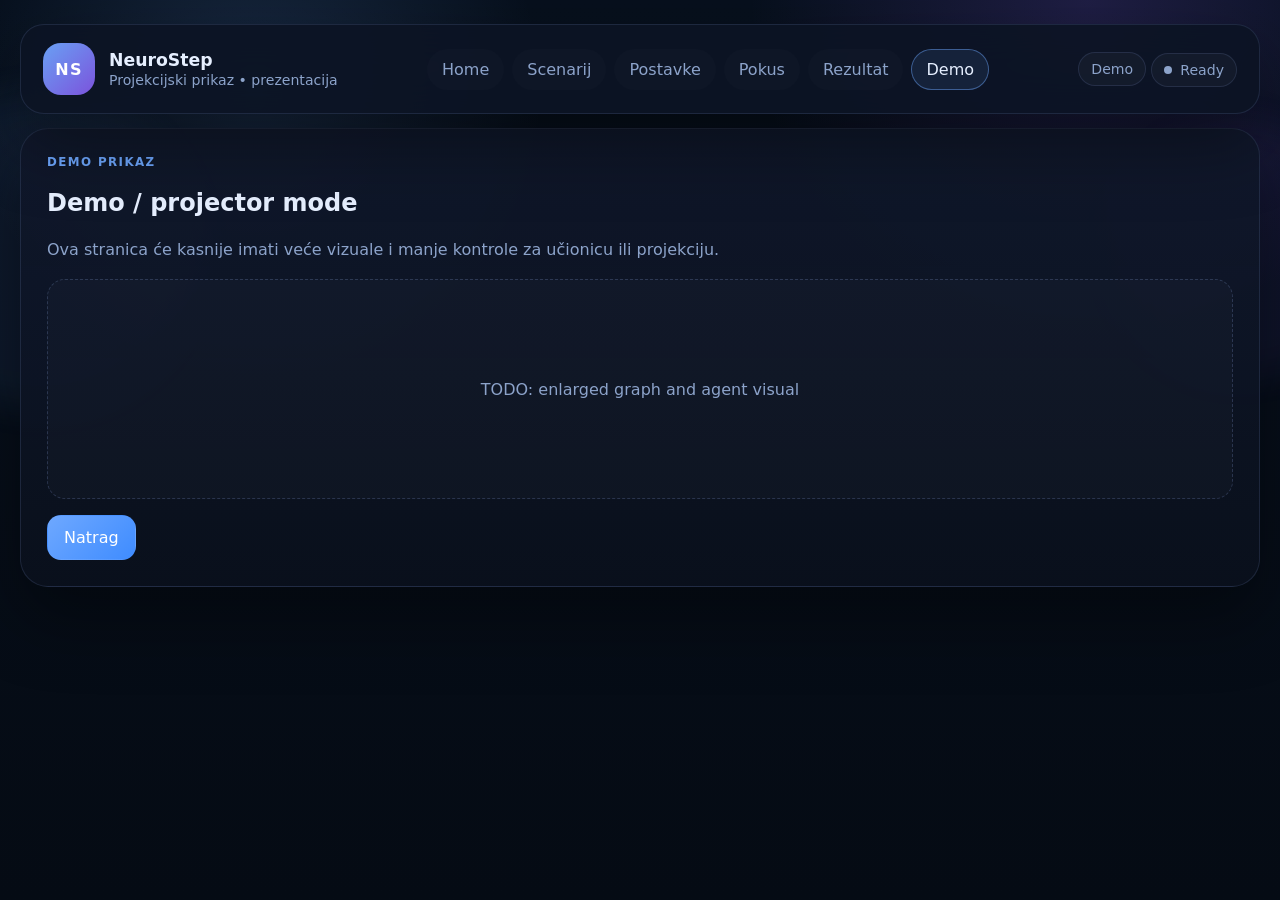
==== demo.html @ 7c82d5fa "Baza stranice" ====
<!doctype html>
<html lang="hr">
  <head>
    <meta charset="UTF-8" />
    <meta name="viewport" content="width=device-width, initial-scale=1.0" />
    <title>Demo • NeuroStep</title>
    <meta name="description" content="NeuroStep base project." />
    <meta name="theme-color" content="#08111f" />
    <link rel="stylesheet" href="./css/styles.css" />
  </head>
  <body data-page="demo">
    <div class="bg-orb bg-orb-1"></div>
    <div class="bg-orb bg-orb-2"></div>
    <div id="chrome"></div>
    <main id="app" class="page-shell"></main>
    <script type="module" src="./js/pages/demo.js"></script>
  </body>
</html>
---- css/styles.css ----
:root {
  color-scheme: dark;
  --bg: #08111f;
  --bg-soft: #0d1627;
  --panel: rgba(12, 19, 35, 0.84);
  --panel-strong: rgba(16, 24, 43, 0.96);
  --border: rgba(140, 170, 230, 0.14);
  --border-strong: rgba(140, 170, 230, 0.24);
  --text: #e6efff;
  --muted: #8ca3ca;
  --muted-soft: #64789c;
  --primary: #6ea8ff;
  --primary-strong: #3f8cff;
  --secondary: #8b5cf6;
  --success: #4ade80;
  --warning: #f59e0b;
  --danger: #ef4444;
  --info: #60a5fa;
  --shadow: 0 30px 70px rgba(0, 0, 0, 0.38);
  --radius-xl: 28px;
  --radius-lg: 22px;
  --radius-md: 16px;
  --radius-sm: 12px;
  --container: 1240px;
  --font: Inter, ui-sans-serif, system-ui, -apple-system, BlinkMacSystemFont, "Segoe UI", sans-serif;
}

* { box-sizing: border-box; }
html, body { min-height: 100%; }
body {
  margin: 0;
  font-family: var(--font);
  background:
    radial-gradient(circle at 20% 10%, rgba(110, 168, 255, 0.16), transparent 22%),
    radial-gradient(circle at 85% 0%, rgba(139, 92, 246, 0.18), transparent 24%),
    linear-gradient(180deg, #07101d 0%, #050b14 100%);
  color: var(--text);
  overflow-x: hidden;
}
a { color: inherit; text-decoration: none; }
button, input, select, textarea { font: inherit; }

.page-shell {
  width: min(var(--container), calc(100vw - 40px));
  margin: 0 auto 60px;
  position: relative;
  z-index: 1;
}

.bg-orb {
  position: fixed;
  pointer-events: none;
  filter: blur(18px);
  opacity: 0.75;
  z-index: 0;
}
.bg-orb-1 { width: 320px; height: 320px; background: rgba(110, 168, 255, 0.1); top: 90px; left: -120px; border-radius: 50%; }
.bg-orb-2 { width: 260px; height: 260px; background: rgba(139, 92, 246, 0.09); top: 120px; right: -90px; border-radius: 50%; }

.topbar {
  width: min(var(--container), calc(100vw - 40px));
  margin: 24px auto 14px;
  padding: 18px 22px;
  display: flex;
  align-items: center;
  gap: 18px;
  justify-content: space-between;
  background: rgba(13, 20, 36, 0.92);
  border: 1px solid var(--border);
  border-radius: 24px;
  box-shadow: var(--shadow);
  backdrop-filter: blur(20px);
  position: sticky;
  top: 16px;
  z-index: 30;
}

.brand { display: flex; align-items: center; gap: 14px; min-width: 210px; }
.brand-mark {
  width: 52px; height: 52px; border-radius: 18px;
  display: grid; place-items: center;
  background: linear-gradient(135deg, rgba(110, 168, 255, 0.95), rgba(139, 92, 246, 0.88));
  color: white; font-weight: 800; letter-spacing: 0.08em;
}
.brand-title { font-size: 1.08rem; font-weight: 800; }
.brand-subtitle { color: var(--muted); font-size: 0.88rem; margin-top: 2px; }

.nav { display: flex; flex-wrap: wrap; gap: 8px; justify-content: center; flex: 1; }
.nav-link {
  padding: 10px 14px; color: var(--muted);
  border-radius: 999px; border: 1px solid transparent;
  background: rgba(255, 255, 255, 0.01);
}
.nav-link.is-active { color: var(--text); border-color: rgba(110, 168, 255, 0.45); background: rgba(110, 168, 255, 0.1); }

.status-chip, .pill, .crumb {
  display: inline-flex; align-items: center; gap: 8px;
  border: 1px solid var(--border);
  background: rgba(255, 255, 255, 0.03);
  color: var(--muted);
  border-radius: 999px;
  padding: 8px 12px;
  font-size: 0.88rem;
}
.status-chip::before { content: ""; width: 8px; height: 8px; border-radius: 50%; background: currentColor; }

.panel, .hero {
  background: linear-gradient(180deg, rgba(16, 24, 43, 0.94), rgba(10, 16, 29, 0.92));
  border: 1px solid var(--border);
  border-radius: var(--radius-xl);
  box-shadow: var(--shadow);
}
.panel { padding: 26px; }
.hero { padding: 36px; display: grid; gap: 28px; }
.hero-copy, .hero-side { display: grid; gap: 16px; }
.eyebrow { text-transform: uppercase; letter-spacing: 0.12em; color: var(--primary); font-size: 0.74rem; font-weight: 700; }
.lead { color: var(--muted); line-height: 1.65; max-width: 68ch; }
.hero-actions { display: flex; flex-wrap: wrap; gap: 12px; }

.btn {
  border: 1px solid transparent;
  border-radius: 14px;
  padding: 12px 16px;
  cursor: pointer;
  transition: transform .15s ease, background .15s ease, border-color .15s ease;
}
.btn:hover { transform: translateY(-1px); }
.btn-primary { background: linear-gradient(135deg, var(--primary), var(--primary-strong)); color: #fff; }
.btn-secondary { background: rgba(255,255,255,0.03); color: var(--text); border-color: var(--border); }
.btn-ghost { background: transparent; color: var(--muted); border-color: var(--border); }

.section-grid, .two-col, .mini-metrics, .grid-3 { display: grid; gap: 16px; }
.section-grid { margin-top: 18px; }
.info-card, .callout, .metric-card {
  background: rgba(255,255,255,0.03);
  border: 1px solid var(--border);
  border-radius: 18px;
  padding: 16px;
}
.metric-card { min-height: 100px; }
.metric-label { color: var(--muted); font-size: 0.84rem; }
.metric-value { font-size: 1.2rem; font-weight: 800; margin-top: 6px; }

.bg-placeholder, .visual-placeholder {
  border: 1px dashed rgba(140,170,230,0.22);
  border-radius: 18px;
  min-height: 220px;
  background: rgba(255,255,255,0.02);
  display: grid;
  place-items: center;
  color: var(--muted);
}

@media (min-width: 960px) {
  .hero { grid-template-columns: 1.05fr .95fr; }
  .section-grid, .two-col, .mini-metrics, .grid-3 { grid-template-columns: repeat(2, minmax(0, 1fr)); }
  .grid-3 { grid-template-columns: repeat(3, minmax(0, 1fr)); }
}
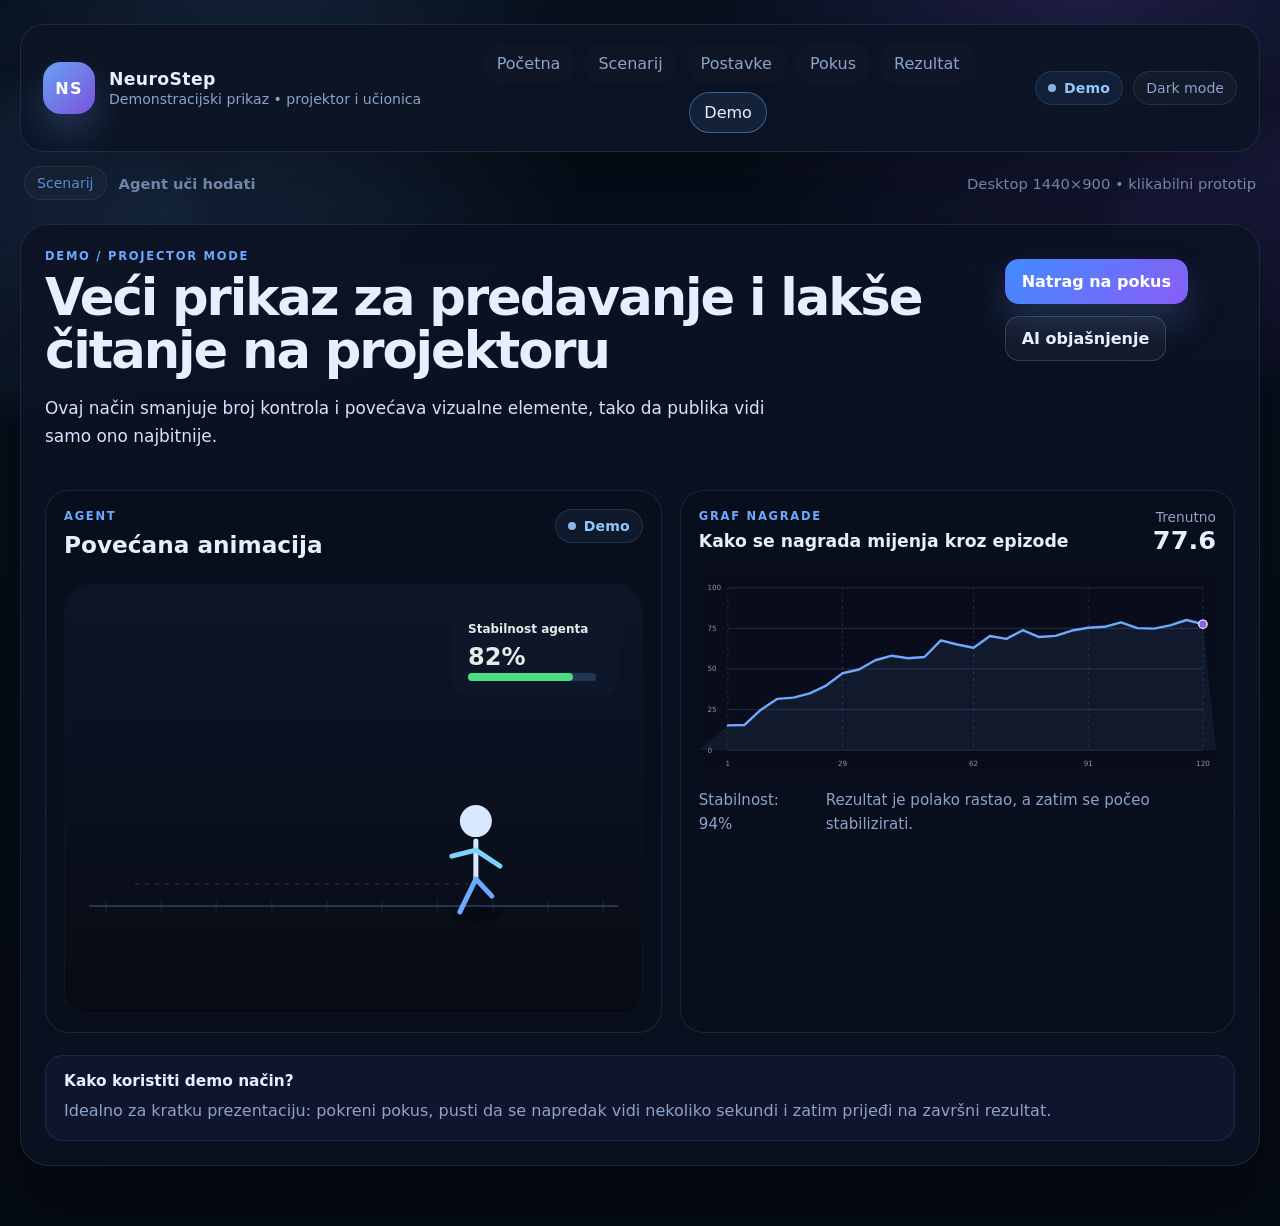
==== commit a370cc07: "Zadnje dorade HTML-u" ====
--- a/demo.html
+++ b/demo.html
@@ -3,8 +3,8 @@
   <head>
     <meta charset="UTF-8" />
     <meta name="viewport" content="width=device-width, initial-scale=1.0" />
-    <title>Demo • NeuroStep</title>
-    <meta name="description" content="NeuroStep base project." />
+    <title>Demonstracijski prikaz • NeuroStep</title>
+    <meta name="description" content="Veći prikaz za projektor i nastavu." />
     <meta name="theme-color" content="#08111f" />
     <link rel="stylesheet" href="./css/styles.css" />
   </head>
--- a/css/styles.css
+++ b/css/styles.css
@@ -25,8 +25,15 @@
   --font: Inter, ui-sans-serif, system-ui, -apple-system, BlinkMacSystemFont, "Segoe UI", sans-serif;
 }
 
-* { box-sizing: border-box; }
-html, body { min-height: 100%; }
+* {
+  box-sizing: border-box;
+}
+
+html,
+body {
+  min-height: 100%;
+}
+
 body {
   margin: 0;
   font-family: var(--font);
@@ -37,8 +44,21 @@
   color: var(--text);
   overflow-x: hidden;
 }
-a { color: inherit; text-decoration: none; }
-button, input, select, textarea { font: inherit; }
+
+body.modal-open {
+  overflow: hidden;
+}
+
+a {
+  color: inherit;
+  text-decoration: none;
+}
+
+button,
+input,
+select {
+  font: inherit;
+}
 
 .page-shell {
   width: min(var(--container), calc(100vw - 40px));
@@ -54,8 +74,24 @@
   opacity: 0.75;
   z-index: 0;
 }
-.bg-orb-1 { width: 320px; height: 320px; background: rgba(110, 168, 255, 0.1); top: 90px; left: -120px; border-radius: 50%; }
-.bg-orb-2 { width: 260px; height: 260px; background: rgba(139, 92, 246, 0.09); top: 120px; right: -90px; border-radius: 50%; }
+
+.bg-orb-1 {
+  width: 320px;
+  height: 320px;
+  background: rgba(110, 168, 255, 0.1);
+  top: 90px;
+  left: -120px;
+  border-radius: 50%;
+}
+
+.bg-orb-2 {
+  width: 260px;
+  height: 260px;
+  background: rgba(139, 92, 246, 0.09);
+  top: 120px;
+  right: -90px;
+  border-radius: 50%;
+}
 
 .topbar {
   width: min(var(--container), calc(100vw - 40px));
@@ -75,26 +111,79 @@
   z-index: 30;
 }
 
-.brand { display: flex; align-items: center; gap: 14px; min-width: 210px; }
+.brand {
+  display: flex;
+  align-items: center;
+  gap: 14px;
+  min-width: 210px;
+}
+
 .brand-mark {
-  width: 52px; height: 52px; border-radius: 18px;
-  display: grid; place-items: center;
+  width: 52px;
+  height: 52px;
+  border-radius: 18px;
+  display: grid;
+  place-items: center;
   background: linear-gradient(135deg, rgba(110, 168, 255, 0.95), rgba(139, 92, 246, 0.88));
-  color: white; font-weight: 800; letter-spacing: 0.08em;
-}
-.brand-title { font-size: 1.08rem; font-weight: 800; }
-.brand-subtitle { color: var(--muted); font-size: 0.88rem; margin-top: 2px; }
-
-.nav { display: flex; flex-wrap: wrap; gap: 8px; justify-content: center; flex: 1; }
+  color: white;
+  font-weight: 800;
+  letter-spacing: 0.08em;
+  box-shadow: 0 18px 36px rgba(110, 168, 255, 0.24);
+}
+
+.brand-title {
+  font-size: 1.08rem;
+  font-weight: 800;
+  letter-spacing: 0.02em;
+}
+
+.brand-subtitle {
+  color: var(--muted);
+  font-size: 0.88rem;
+  margin-top: 2px;
+}
+
+.nav {
+  display: flex;
+  flex-wrap: wrap;
+  gap: 8px;
+  justify-content: center;
+  flex: 1;
+}
+
 .nav-link {
-  padding: 10px 14px; color: var(--muted);
-  border-radius: 999px; border: 1px solid transparent;
+  padding: 10px 14px;
+  color: var(--muted);
+  border-radius: 999px;
+  border: 1px solid transparent;
+  transition: 0.18s ease;
   background: rgba(255, 255, 255, 0.01);
 }
-.nav-link.is-active { color: var(--text); border-color: rgba(110, 168, 255, 0.45); background: rgba(110, 168, 255, 0.1); }
-
-.status-chip, .pill, .crumb {
-  display: inline-flex; align-items: center; gap: 8px;
+
+.nav-link:hover {
+  border-color: var(--border-strong);
+  color: var(--text);
+  background: rgba(255, 255, 255, 0.03);
+}
+
+.nav-link.is-active {
+  color: var(--text);
+  border-color: rgba(110, 168, 255, 0.45);
+  background: rgba(110, 168, 255, 0.1);
+}
+
+.chrome-meta {
+  display: flex;
+  align-items: center;
+  gap: 10px;
+}
+
+.theme-pill,
+.pill,
+.crumb {
+  display: inline-flex;
+  align-items: center;
+  gap: 8px;
   border: 1px solid var(--border);
   background: rgba(255, 255, 255, 0.03);
   color: var(--muted);
@@ -102,57 +191,704 @@
   padding: 8px 12px;
   font-size: 0.88rem;
 }
-.status-chip::before { content: ""; width: 8px; height: 8px; border-radius: 50%; background: currentColor; }
-
-.panel, .hero {
-  background: linear-gradient(180deg, rgba(16, 24, 43, 0.94), rgba(10, 16, 29, 0.92));
+
+.crumb {
+  color: var(--primary);
+}
+
+.status-chip {
+  display: inline-flex;
+  align-items: center;
+  gap: 8px;
+  border-radius: 999px;
+  padding: 8px 12px;
+  font-size: 0.88rem;
+  font-weight: 700;
+  letter-spacing: 0.01em;
+  border: 1px solid transparent;
+}
+
+.status-chip::before {
+  content: '';
+  width: 8px;
+  height: 8px;
+  border-radius: 50%;
+  background: currentColor;
+  opacity: 0.9;
+}
+
+.tone-ready {
+  color: var(--primary);
+  background: rgba(110, 168, 255, 0.08);
+  border-color: rgba(110, 168, 255, 0.18);
+}
+
+.tone-success {
+  color: var(--success);
+  background: rgba(74, 222, 128, 0.08);
+  border-color: rgba(74, 222, 128, 0.18);
+}
+
+.tone-warning {
+  color: var(--warning);
+  background: rgba(245, 158, 11, 0.08);
+  border-color: rgba(245, 158, 11, 0.18);
+}
+
+.tone-error {
+  color: var(--danger);
+  background: rgba(239, 68, 68, 0.08);
+  border-color: rgba(239, 68, 68, 0.18);
+}
+
+.tone-info {
+  color: #93c5fd;
+  background: rgba(96, 165, 250, 0.08);
+  border-color: rgba(96, 165, 250, 0.18);
+}
+
+.subheader {
+  width: min(var(--container), calc(100vw - 40px));
+  margin: 0 auto 24px;
+  padding: 0 4px;
+  display: flex;
+  align-items: center;
+  justify-content: space-between;
+  color: var(--muted);
+  font-size: 0.92rem;
+}
+
+.subheader-left,
+.subheader-right {
+  display: flex;
+  align-items: center;
+  gap: 12px;
+}
+
+.panel {
+  background: var(--panel);
   border: 1px solid var(--border);
   border-radius: var(--radius-xl);
+  padding: 24px;
   box-shadow: var(--shadow);
-}
-.panel { padding: 26px; }
-.hero { padding: 36px; display: grid; gap: 28px; }
-.hero-copy, .hero-side { display: grid; gap: 16px; }
-.eyebrow { text-transform: uppercase; letter-spacing: 0.12em; color: var(--primary); font-size: 0.74rem; font-weight: 700; }
-.lead { color: var(--muted); line-height: 1.65; max-width: 68ch; }
-.hero-actions { display: flex; flex-wrap: wrap; gap: 12px; }
+  backdrop-filter: blur(18px);
+}
+
+.panel.nested {
+  background: rgba(15, 23, 42, 0.66);
+  border-radius: var(--radius-lg);
+}
+
+.panel-head {
+  display: flex;
+  align-items: flex-start;
+  justify-content: space-between;
+  gap: 16px;
+  margin-bottom: 18px;
+}
+
+.eyebrow {
+  text-transform: uppercase;
+  letter-spacing: 0.15em;
+  color: var(--primary);
+  font-size: 0.72rem;
+  font-weight: 800;
+  margin-bottom: 8px;
+}
+
+h1,
+h2,
+h3,
+p {
+  margin-top: 0;
+}
+
+h1 {
+  font-size: clamp(2rem, 4vw, 4rem);
+  line-height: 1.04;
+  letter-spacing: -0.04em;
+  margin-bottom: 16px;
+}
+
+h2 {
+  font-size: 1.45rem;
+  margin-bottom: 8px;
+}
+
+h3 {
+  font-size: 1.08rem;
+  margin-bottom: 8px;
+}
+
+.lead {
+  color: #d6e3ff;
+  font-size: 1.06rem;
+  line-height: 1.7;
+  max-width: 68ch;
+}
+
+.hero,
+.result-layout,
+.experiment-layout,
+.settings-layout,
+.scenario-layout,
+.error-layout,
+.demo-layout {
+  display: grid;
+  gap: 22px;
+}
+
+.hero {
+  grid-template-columns: minmax(0, 1.15fr) minmax(340px, 0.85fr);
+}
+
+.hero-copy,
+.hero-side,
+.experiment-bottom {
+  display: grid;
+  gap: 18px;
+}
+
+.hero-actions,
+.button-row {
+  display: flex;
+  flex-wrap: wrap;
+  gap: 12px;
+  margin-top: 10px;
+}
+
+.hero-badges,
+.scenario-chip-row {
+  display: flex;
+  flex-wrap: wrap;
+  gap: 10px;
+  margin-top: 20px;
+}
 
 .btn {
   border: 1px solid transparent;
   border-radius: 14px;
   padding: 12px 16px;
   cursor: pointer;
-  transition: transform .15s ease, background .15s ease, border-color .15s ease;
-}
-.btn:hover { transform: translateY(-1px); }
-.btn-primary { background: linear-gradient(135deg, var(--primary), var(--primary-strong)); color: #fff; }
-.btn-secondary { background: rgba(255,255,255,0.03); color: var(--text); border-color: var(--border); }
-.btn-ghost { background: transparent; color: var(--muted); border-color: var(--border); }
-
-.section-grid, .two-col, .mini-metrics, .grid-3 { display: grid; gap: 16px; }
-.section-grid { margin-top: 18px; }
-.info-card, .callout, .metric-card {
-  background: rgba(255,255,255,0.03);
+  transition: transform 0.18s ease, background 0.18s ease, border-color 0.18s ease;
+  font-weight: 700;
+}
+
+.btn:hover {
+  transform: translateY(-1px);
+}
+
+.btn:disabled {
+  opacity: 0.45;
+  cursor: not-allowed;
+  transform: none;
+}
+
+.btn-primary {
+  color: white;
+  background: linear-gradient(135deg, var(--primary-strong), var(--secondary));
+  box-shadow: 0 18px 36px rgba(110, 168, 255, 0.2);
+}
+
+.btn-secondary {
+  color: var(--text);
+  background: rgba(255, 255, 255, 0.04);
+  border-color: var(--border-strong);
+}
+
+.btn-ghost {
+  color: var(--primary);
+  background: transparent;
+  border-color: rgba(110, 168, 255, 0.2);
+}
+
+.section-grid,
+.two-col,
+.result-grid,
+.demo-grid,
+.experiment-grid {
+  display: grid;
+  gap: 18px;
+}
+
+.section-grid,
+.two-col {
+  grid-template-columns: repeat(2, minmax(0, 1fr));
+}
+
+.experiment-grid,
+.result-grid,
+.demo-grid {
+  grid-template-columns: minmax(0, 1fr) minmax(340px, 0.9fr);
+}
+
+.story-grid,
+.info-stack,
+.mini-metrics,
+.form-grid {
+  display: grid;
+  gap: 14px;
+}
+
+.story-grid {
+  grid-template-columns: repeat(3, minmax(0, 1fr));
+}
+
+.info-card,
+.metric-card {
+  padding: 16px;
+  border-radius: 18px;
+  background: rgba(255, 255, 255, 0.035);
   border: 1px solid var(--border);
+}
+
+.info-card strong,
+.metric-label {
+  display: block;
+  color: #f0f6ff;
+  font-size: 0.92rem;
+  margin-bottom: 8px;
+}
+
+.info-card p,
+.metric-note,
+.muted-text,
+.step-list,
+.field small,
+.chart-foot,
+.callout p,
+.bullet-list {
+  color: var(--muted);
+  line-height: 1.65;
+  margin-bottom: 0;
+}
+
+.metric-value {
+  font-size: 1.45rem;
+  font-weight: 800;
+  letter-spacing: -0.03em;
+  color: #f7fbff;
+}
+
+.metric-note {
+  margin-top: 8px;
+  font-size: 0.92rem;
+}
+
+.step-list {
+  padding-left: 20px;
+}
+
+.callout {
   border-radius: 18px;
-  padding: 16px;
-}
-.metric-card { min-height: 100px; }
-.metric-label { color: var(--muted); font-size: 0.84rem; }
-.metric-value { font-size: 1.2rem; font-weight: 800; margin-top: 6px; }
-
-.bg-placeholder, .visual-placeholder {
-  border: 1px dashed rgba(140,170,230,0.22);
-  border-radius: 18px;
-  min-height: 220px;
-  background: rgba(255,255,255,0.02);
+  padding: 16px 18px;
+  border: 1px solid var(--border);
+  background: rgba(255, 255, 255, 0.03);
+}
+
+.callout strong {
+  display: block;
+  margin-bottom: 8px;
+  font-size: 0.96rem;
+}
+
+.callout-info {
+  background: rgba(96, 165, 250, 0.08);
+  border-color: rgba(96, 165, 250, 0.2);
+}
+
+.callout-soft {
+  background: rgba(139, 92, 246, 0.06);
+  border-color: rgba(139, 92, 246, 0.18);
+}
+
+.callout-danger {
+  background: rgba(239, 68, 68, 0.08);
+  border-color: rgba(239, 68, 68, 0.2);
+}
+
+.scenario-layout {
+  grid-template-columns: minmax(0, 1.08fr) minmax(300px, 0.72fr);
+}
+
+.scenario-card {
+  display: flex;
+  gap: 18px;
+  padding: 20px;
+  border-radius: 22px;
+  border: 1px solid rgba(110, 168, 255, 0.16);
+  background: linear-gradient(135deg, rgba(110, 168, 255, 0.12), rgba(139, 92, 246, 0.08));
+}
+
+.scenario-icon {
+  width: 76px;
+  height: 76px;
+  border-radius: 22px;
   display: grid;
   place-items: center;
+  font-size: 2rem;
+  background: rgba(255, 255, 255, 0.06);
+}
+
+.scenario-content {
+  flex: 1;
+}
+
+.settings-form {
+  display: grid;
+  gap: 20px;
+}
+
+.field {
+  display: grid;
+  gap: 8px;
+}
+
+.field span {
+  font-weight: 700;
+  color: #eff5ff;
+}
+
+.field input,
+.field select {
+  width: 100%;
+  background: rgba(4, 10, 19, 0.72);
+  border: 1px solid var(--border-strong);
+  color: var(--text);
+  border-radius: 14px;
+  padding: 13px 14px;
+  outline: none;
+}
+
+.field input:focus,
+.field select:focus {
+  border-color: rgba(110, 168, 255, 0.56);
+  box-shadow: 0 0 0 3px rgba(110, 168, 255, 0.1);
+}
+
+.field small {
+  font-size: 0.86rem;
+}
+
+.form-grid {
+  grid-template-columns: repeat(2, minmax(0, 1fr));
+}
+
+.experiment-topbar,
+.result-hero,
+.demo-top,
+.error-hero {
+  display: flex;
+  align-items: flex-start;
+  justify-content: space-between;
+  gap: 20px;
+}
+
+.experiment-status {
+  display: flex;
+  flex-wrap: wrap;
+  gap: 10px;
+  justify-content: flex-end;
+}
+
+.progress-block {
+  padding: 18px 20px;
+  border-radius: 22px;
+  background: rgba(255, 255, 255, 0.025);
+  border: 1px solid var(--border);
+}
+
+.progress-head {
+  display: flex;
+  justify-content: space-between;
+  gap: 18px;
   color: var(--muted);
-}
-
-@media (min-width: 960px) {
-  .hero { grid-template-columns: 1.05fr .95fr; }
-  .section-grid, .two-col, .mini-metrics, .grid-3 { grid-template-columns: repeat(2, minmax(0, 1fr)); }
-  .grid-3 { grid-template-columns: repeat(3, minmax(0, 1fr)); }
-}
+  margin-bottom: 12px;
+}
+
+.progress-track {
+  height: 13px;
+  background: rgba(255, 255, 255, 0.05);
+  border-radius: 999px;
+  overflow: hidden;
+  border: 1px solid rgba(255, 255, 255, 0.04);
+}
+
+.progress-fill {
+  height: 100%;
+  border-radius: inherit;
+  background: linear-gradient(90deg, var(--primary), var(--secondary));
+  box-shadow: 0 0 22px rgba(110, 168, 255, 0.34);
+  transition: width 0.25s ease;
+}
+
+.visual-panel,
+.chart-panel {
+  background: rgba(9, 14, 26, 0.72);
+  border: 1px solid var(--border);
+  border-radius: 24px;
+  padding: 18px;
+}
+
+.visual-panel.large,
+.chart-panel.large {
+  min-height: 530px;
+}
+
+.agent-canvas {
+  width: 100%;
+  height: 360px;
+  display: block;
+  border-radius: 22px;
+  border: 1px solid rgba(255, 255, 255, 0.04);
+  background: rgba(7, 11, 20, 0.9);
+}
+
+.agent-canvas-large {
+  height: 430px;
+}
+
+.chart-card {
+  display: grid;
+  gap: 12px;
+}
+
+.chart-head {
+  display: flex;
+  justify-content: space-between;
+  gap: 16px;
+  align-items: flex-start;
+}
+
+.chart-summary {
+  min-width: 100px;
+  text-align: right;
+}
+
+.chart-summary span {
+  display: block;
+  color: var(--muted);
+  font-size: 0.86rem;
+}
+
+.chart-summary strong {
+  font-size: 1.6rem;
+}
+
+.reward-chart {
+  width: 100%;
+  height: auto;
+  display: block;
+}
+
+.chart-axis-label {
+  fill: rgba(184, 201, 233, 0.72);
+  font-size: 12px;
+  font-family: var(--font);
+}
+
+.chart-foot {
+  display: flex;
+  justify-content: space-between;
+  gap: 16px;
+  font-size: 0.94rem;
+}
+
+.experiment-bottom {
+  grid-template-columns: minmax(0, 1fr) minmax(320px, 0.76fr);
+  align-items: start;
+}
+
+.result-metrics {
+  grid-template-columns: repeat(4, minmax(0, 1fr));
+}
+
+.result-grid {
+  align-items: start;
+}
+.three-snapshot-grid {
+  display: grid;
+  gap: 14px;
+  grid-template-columns: repeat(3, minmax(0, 1fr));
+  margin-top: 14px;
+}
+
+.error-layout {
+  max-width: 1000px;
+  margin: 0 auto;
+}
+
+.success-badge,
+.error-icon {
+  width: 76px;
+  height: 76px;
+  border-radius: 24px;
+  display: grid;
+  place-items: center;
+  font-size: 2rem;
+  font-weight: 900;
+}
+
+.success-badge {
+  color: var(--success);
+  background: rgba(74, 222, 128, 0.08);
+  border: 1px solid rgba(74, 222, 128, 0.2);
+}
+
+.error-icon {
+  color: var(--danger);
+  background: rgba(239, 68, 68, 0.09);
+  border: 1px solid rgba(239, 68, 68, 0.2);
+}
+
+.bullet-list {
+  padding-left: 18px;
+  margin: 0;
+}
+
+.bullet-list.compact li {
+  margin-bottom: 6px;
+}
+
+.modal {
+  position: fixed;
+  inset: 0;
+  display: none;
+  z-index: 100;
+}
+
+.modal.is-open {
+  display: grid;
+  place-items: center;
+}
+
+.modal-backdrop {
+  position: absolute;
+  inset: 0;
+  background: rgba(0, 0, 0, 0.56);
+  backdrop-filter: blur(8px);
+}
+
+.modal-panel {
+  position: relative;
+  width: min(760px, calc(100vw - 24px));
+  background: rgba(10, 16, 29, 0.98);
+  border: 1px solid rgba(110, 168, 255, 0.18);
+  border-radius: 28px;
+  box-shadow: var(--shadow);
+  padding: 24px;
+  z-index: 1;
+}
+
+.modal-close {
+  position: absolute;
+  top: 16px;
+  right: 16px;
+}
+
+.modal-hero {
+  padding-right: 42px;
+}
+
+.modal-body {
+  display: grid;
+  gap: 18px;
+  margin-top: 12px;
+}
+
+.modal-actions {
+  display: flex;
+  justify-content: flex-end;
+  margin-top: 18px;
+}
+
+.icon-button {
+  width: 40px;
+  height: 40px;
+  border: 1px solid var(--border);
+  border-radius: 999px;
+  background: rgba(255, 255, 255, 0.03);
+  color: var(--text);
+  cursor: pointer;
+}
+
+.ai-list-title {
+  color: var(--primary);
+  font-size: 0.86rem;
+  text-transform: uppercase;
+  letter-spacing: 0.14em;
+  font-weight: 800;
+}
+
+.ai-topic h3 {
+  font-size: 1.05rem;
+  margin-bottom: 8px;
+}
+
+.ai-topic p {
+  color: var(--muted);
+  line-height: 1.65;
+}
+
+@media (max-width: 1120px) {
+  .hero,
+  .scenario-layout,
+  .experiment-grid,
+  .experiment-bottom,
+  .result-grid,
+  .demo-grid,
+  .section-grid,
+  .two-col {
+    grid-template-columns: 1fr;
+  }
+
+  .story-grid,
+  .form-grid,
+  .result-metrics {
+    grid-template-columns: repeat(2, minmax(0, 1fr));
+  }
+
+  .topbar {
+    flex-wrap: wrap;
+  }
+
+  .nav {
+    order: 3;
+    width: 100%;
+    justify-content: flex-start;
+  }
+}
+
+@media (max-width: 720px) {
+  .page-shell,
+  .topbar,
+  .subheader {
+    width: calc(100vw - 18px);
+  }
+
+  .story-grid,
+  .form-grid,
+  .result-metrics {
+    grid-template-columns: 1fr;
+  }
+
+  .experiment-topbar,
+  .result-hero,
+  .demo-top,
+  .error-hero,
+  .progress-head,
+  .chart-head,
+  .chart-foot,
+  .panel-head {
+    flex-direction: column;
+  }
+
+  .chrome-meta {
+    width: 100%;
+    justify-content: flex-start;
+  }
+
+  .chart-summary {
+    text-align: left;
+  }
+}
